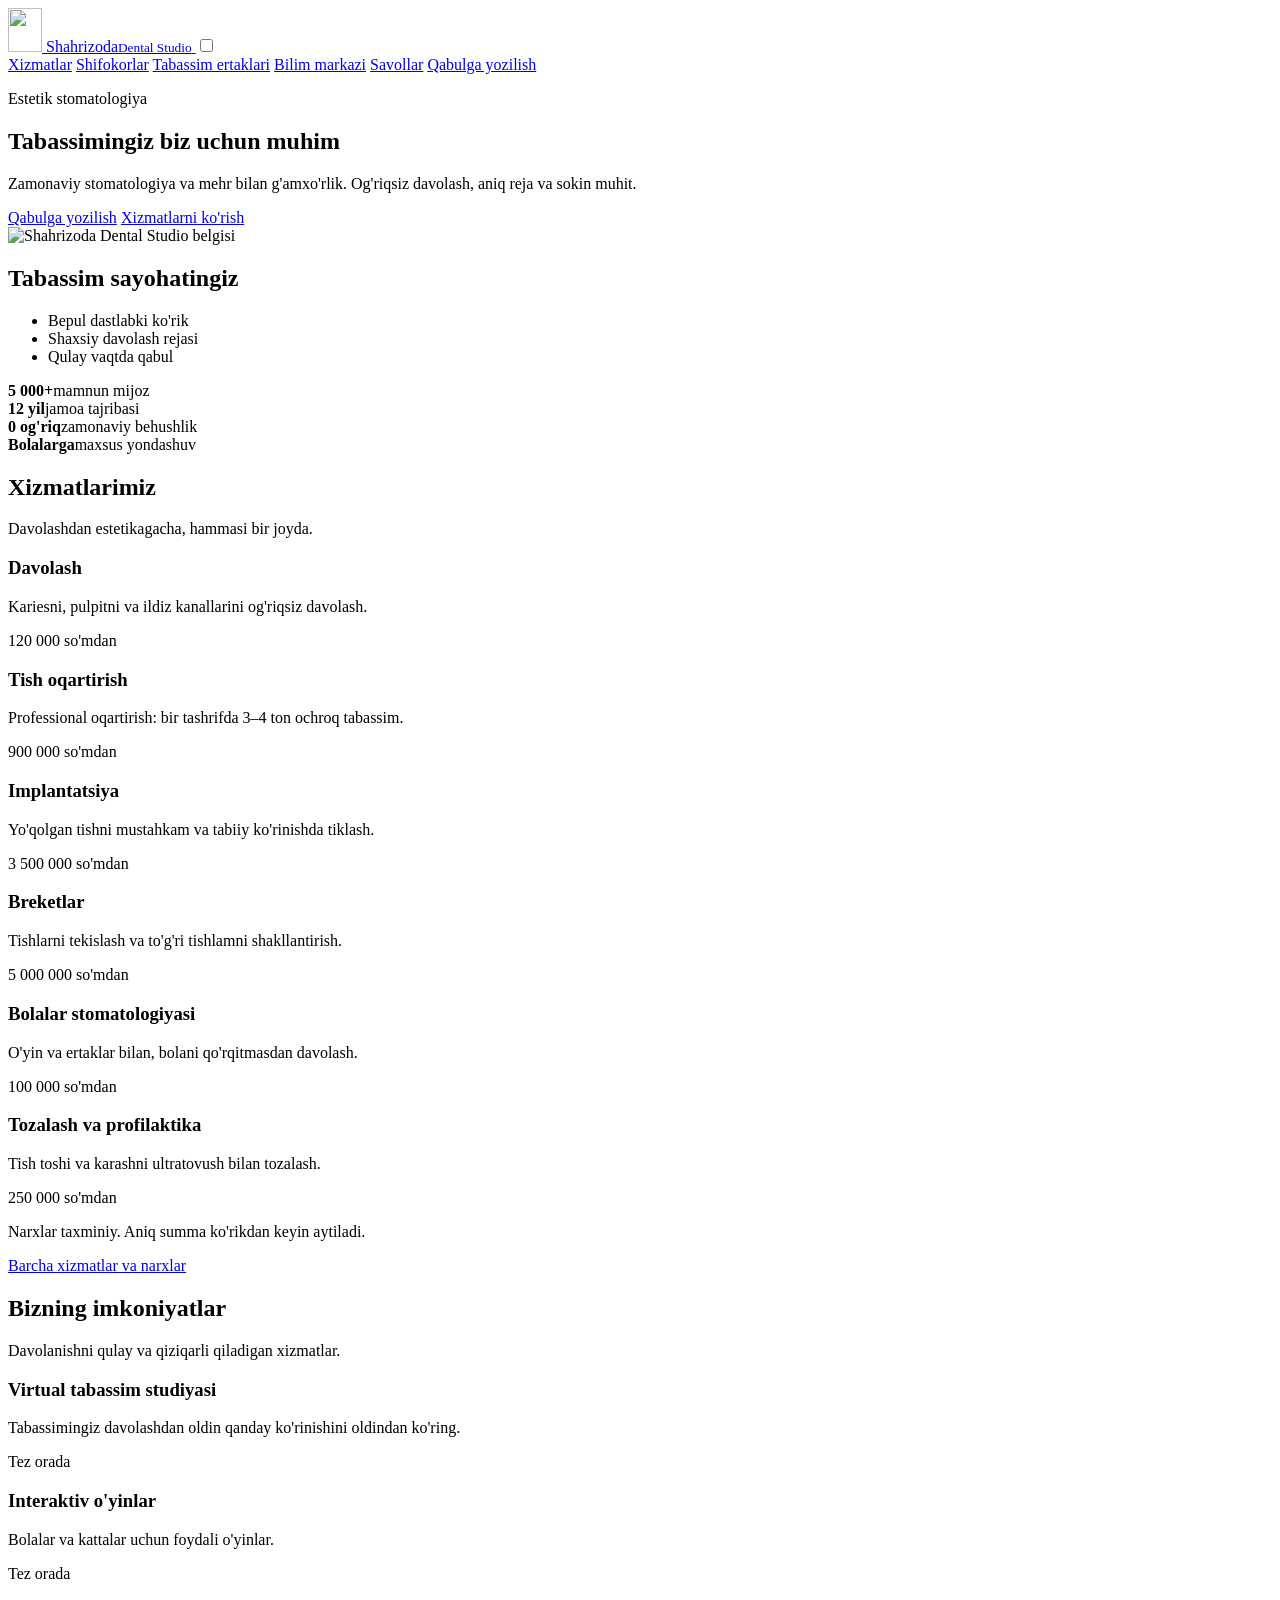
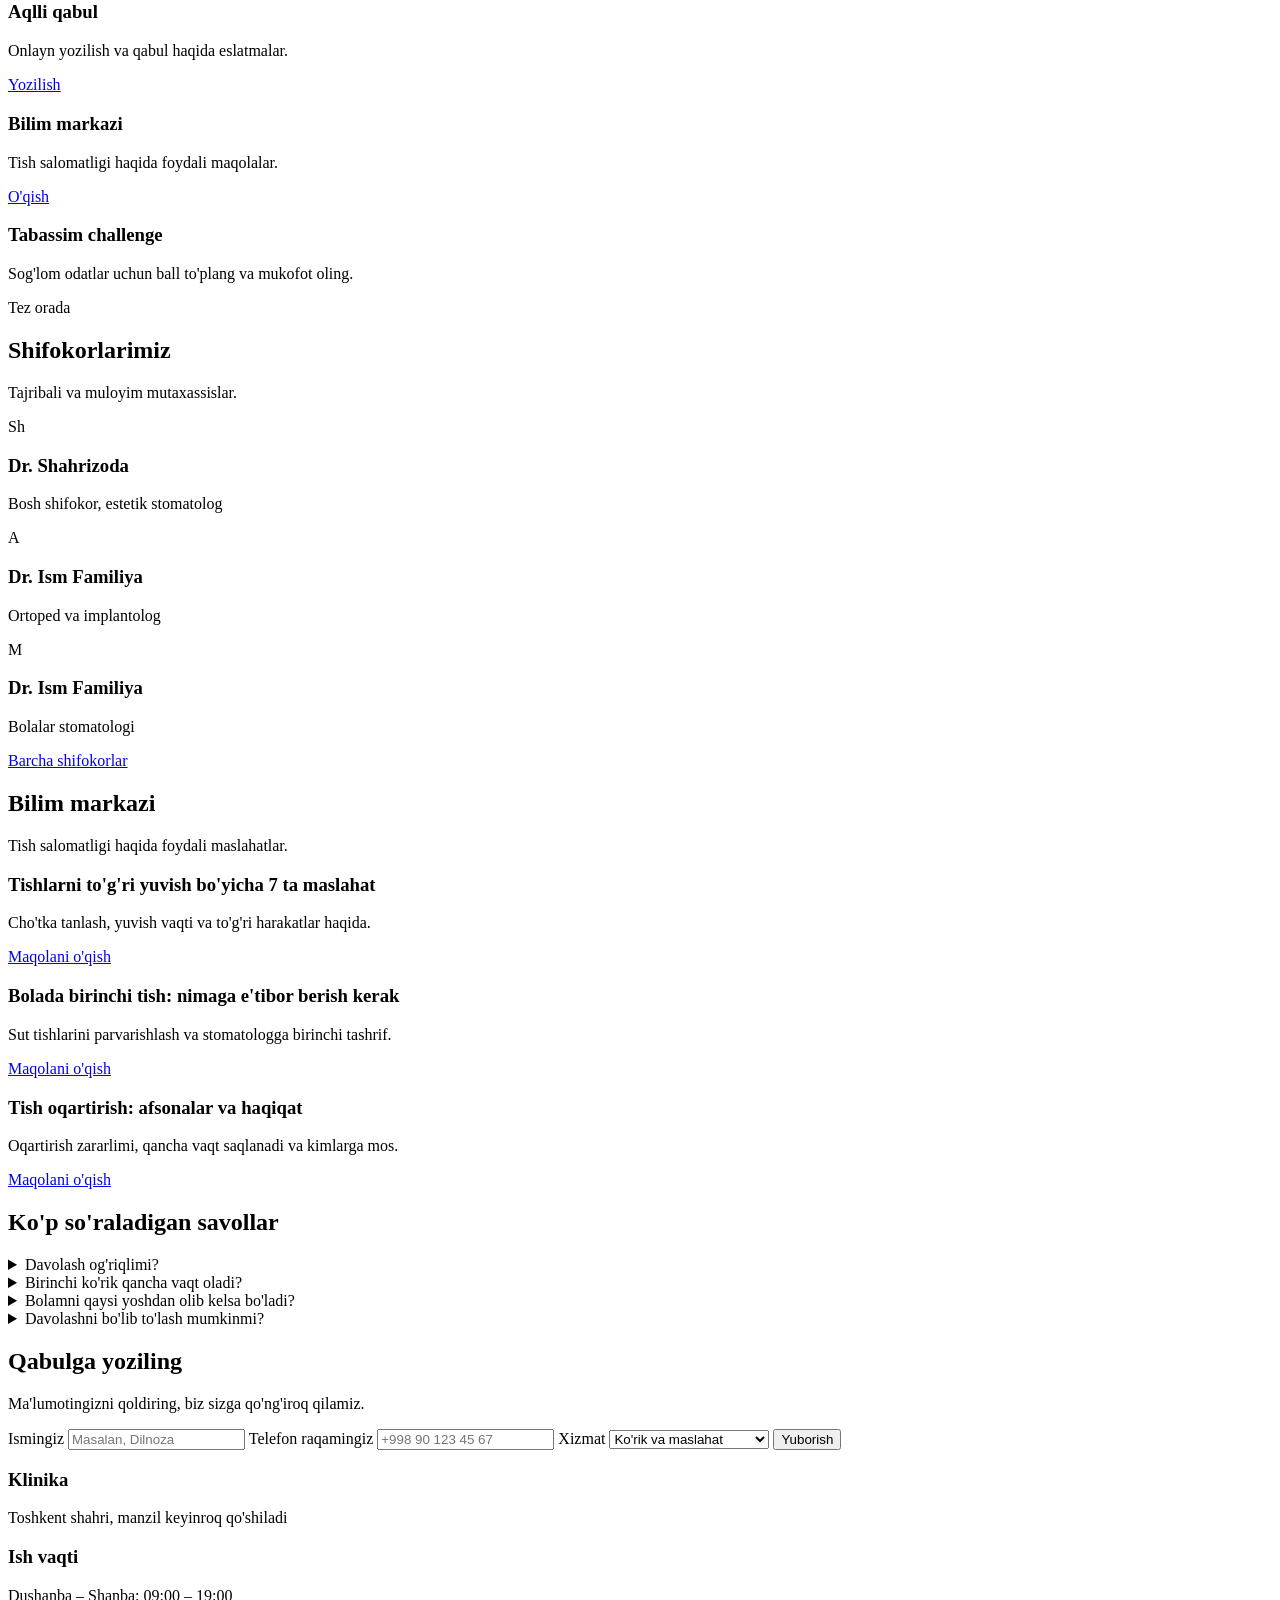
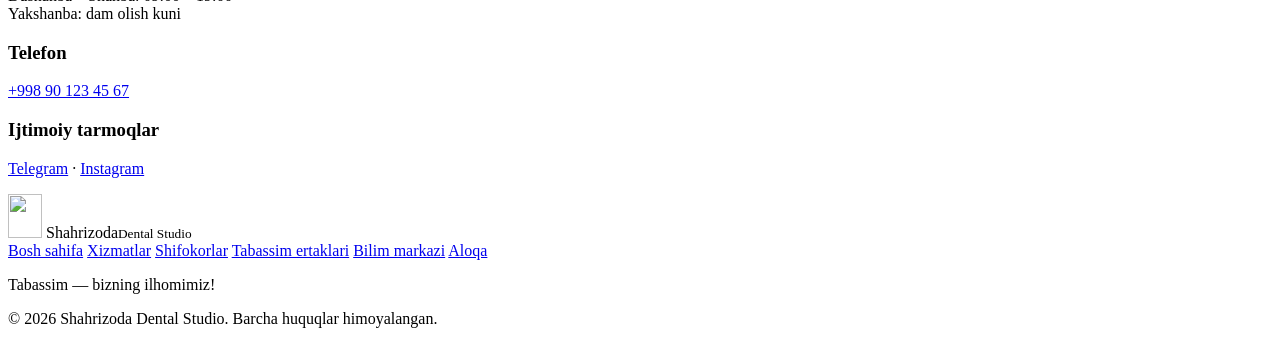
==== index.html @ c09cedaa "Add files via upload" ====
<!DOCTYPE html>
<html lang="uz">
<head>
  <meta charset="UTF-8">
  <meta name="viewport" content="width=device-width, initial-scale=1.0">
  <title>Shahrizoda Dental Studio | Tabassim — bizning ilhomimiz</title>
  <meta name="description" content="Shahrizoda Dental Studio — zamonaviy estetik stomatologiya. Og'riqsiz davolash, tish oqartirish, implantatsiya va bolalar stomatologiyasi.">
  <link rel="preconnect" href="https://fonts.googleapis.com">
  <link rel="preconnect" href="https://fonts.gstatic.com" crossorigin>
  <link href="https://fonts.googleapis.com/css2?family=Cormorant+Garamond:ital,wght@0,500;0,600;1,500&family=Nunito+Sans:wght@400;600&display=swap" rel="stylesheet">
  <link rel="icon" type="image/svg+xml" href="images/logo.svg">
  <link rel="stylesheet" href="css/style.css">
</head>
<body>

  <header class="header">
    <a href="index.html" class="logo">
      <img src="images/logo.svg" alt="" width="34" height="44">
      <span class="logo__text">Shahrizoda<small>Dental Studio</small></span>
    </a>

    <input type="checkbox" id="menu-toggle" class="menu-toggle">
    <label for="menu-toggle" class="menu-icon" aria-label="Menyuni ochish"><span></span></label>

    <nav class="nav">
      <a href="xizmatlar.html">Xizmatlar</a>
      <a href="shifokorlar.html">Shifokorlar</a>
      <a href="ertaklar.html">Tabassim ertaklari</a>
      <a href="bilim.html">Bilim markazi</a>
      <a href="index.html#savollar">Savollar</a>
      <a href="index.html#aloqa" class="btn btn--small">Qabulga yozilish</a>
    </nav>
  </header>

  <main id="bosh">

    <section class="hero">
      <div class="hero__text">
        <p class="hero__lead">Estetik stomatologiya</p>
        <h1>Tabassimingiz biz uchun muhim</h1>
        <p class="hero__desc">Zamonaviy stomatologiya va mehr bilan g'amxo'rlik. Og'riqsiz davolash, aniq reja va sokin muhit.</p>
        <div class="hero__actions">
          <a href="#aloqa" class="btn">Qabulga yozilish</a>
          <a href="xizmatlar.html" class="btn btn--ghost">Xizmatlarni ko'rish</a>
        </div>
      </div>

      <div class="hero__visual">
        <div class="hero__arch">
          <img src="images/logo.svg" alt="Shahrizoda Dental Studio belgisi">
        </div>
        <aside class="journey">
          <h2>Tabassim sayohatingiz</h2>
          <ul>
            <li>Bepul dastlabki ko'rik</li>
            <li>Shaxsiy davolash rejasi</li>
            <li>Qulay vaqtda qabul</li>
          </ul>
        </aside>
      </div>
    </section>

    <section class="trust">
      <div class="trust__item"><strong>5 000+</strong><span>mamnun mijoz</span></div>
      <div class="trust__item"><strong>12 yil</strong><span>jamoa tajribasi</span></div>
      <div class="trust__item"><strong>0 og'riq</strong><span>zamonaviy behushlik</span></div>
      <div class="trust__item"><strong>Bolalarga</strong><span>maxsus yondashuv</span></div>
    </section>

    <section class="section" id="xizmatlar">
      <h2>Xizmatlarimiz</h2>
      <p class="section__sub">Davolashdan estetikagacha, hammasi bir joyda.</p>

      <div class="cards">
        <article class="card">
          <h3>Davolash</h3>
          <p>Kariesni, pulpitni va ildiz kanallarini og'riqsiz davolash.</p>
          <span class="card__price">120 000 so'mdan</span>
        </article>
        <article class="card">
          <h3>Tish oqartirish</h3>
          <p>Professional oqartirish: bir tashrifda 3–4 ton ochroq tabassim.</p>
          <span class="card__price">900 000 so'mdan</span>
        </article>
        <article class="card">
          <h3>Implantatsiya</h3>
          <p>Yo'qolgan tishni mustahkam va tabiiy ko'rinishda tiklash.</p>
          <span class="card__price">3 500 000 so'mdan</span>
        </article>
        <article class="card">
          <h3>Breketlar</h3>
          <p>Tishlarni tekislash va to'g'ri tishlamni shakllantirish.</p>
          <span class="card__price">5 000 000 so'mdan</span>
        </article>
        <article class="card">
          <h3>Bolalar stomatologiyasi</h3>
          <p>O'yin va ertaklar bilan, bolani qo'rqitmasdan davolash.</p>
          <span class="card__price">100 000 so'mdan</span>
        </article>
        <article class="card">
          <h3>Tozalash va profilaktika</h3>
          <p>Tish toshi va karashni ultratovush bilan tozalash.</p>
          <span class="card__price">250 000 so'mdan</span>
        </article>
      </div>
      <p class="note">Narxlar taxminiy. Aniq summa ko'rikdan keyin aytiladi.</p>
      <p class="section__more"><a href="xizmatlar.html" class="btn btn--ghost">Barcha xizmatlar va narxlar</a></p>
    </section>

    <section class="section section--blush" id="imkoniyatlar">
      <h2>Bizning imkoniyatlar</h2>
      <p class="section__sub">Davolanishni qulay va qiziqarli qiladigan xizmatlar.</p>

      <div class="features">
        <article class="feature">
          <h3>Virtual tabassim studiyasi</h3>
          <p>Tabassimingiz davolashdan oldin qanday ko'rinishini oldindan ko'ring.</p>
          <span class="badge">Tez orada</span>
        </article>
        <article class="feature">
          <h3>Interaktiv o'yinlar</h3>
          <p>Bolalar va kattalar uchun foydali o'yinlar.</p>
          <span class="badge">Tez orada</span>
        </article>
        <article class="feature">
          <h3>Aqlli qabul</h3>
          <p>Onlayn yozilish va qabul haqida eslatmalar.</p>
          <a href="#aloqa" class="feature__link">Yozilish</a>
        </article>
        <article class="feature">
          <h3>Bilim markazi</h3>
          <p>Tish salomatligi haqida foydali maqolalar.</p>
          <a href="bilim.html" class="feature__link">O'qish</a>
        </article>
        <article class="feature">
          <h3>Tabassim challenge</h3>
          <p>Sog'lom odatlar uchun ball to'plang va mukofot oling.</p>
          <span class="badge">Tez orada</span>
        </article>
      </div>
    </section>

    <section class="section" id="shifokorlar">
      <h2>Shifokorlarimiz</h2>
      <p class="section__sub">Tajribali va muloyim mutaxassislar.</p>

      <div class="doctors">
        <article class="doctor">
          <div class="doctor__photo">Sh</div>
          <h3>Dr. Shahrizoda</h3>
          <p>Bosh shifokor, estetik stomatolog</p>
        </article>
        <article class="doctor">
          <div class="doctor__photo">A</div>
          <h3>Dr. Ism Familiya</h3>
          <p>Ortoped va implantolog</p>
        </article>
        <article class="doctor">
          <div class="doctor__photo">M</div>
          <h3>Dr. Ism Familiya</h3>
          <p>Bolalar stomatologi</p>
        </article>
      </div>
      <p class="section__more"><a href="shifokorlar.html" class="btn btn--ghost">Barcha shifokorlar</a></p>
    </section>

    <section class="section section--blush" id="bilim">
      <h2>Bilim markazi</h2>
      <p class="section__sub">Tish salomatligi haqida foydali maslahatlar.</p>

      <div class="cards">
        <article class="card">
          <h3>Tishlarni to'g'ri yuvish bo'yicha 7 ta maslahat</h3>
          <p>Cho'tka tanlash, yuvish vaqti va to'g'ri harakatlar haqida.</p>
          <a href="bilim.html#maqola-1" class="feature__link">Maqolani o'qish</a>
        </article>
        <article class="card">
          <h3>Bolada birinchi tish: nimaga e'tibor berish kerak</h3>
          <p>Sut tishlarini parvarishlash va stomatologga birinchi tashrif.</p>
          <a href="bilim.html#maqola-2" class="feature__link">Maqolani o'qish</a>
        </article>
        <article class="card">
          <h3>Tish oqartirish: afsonalar va haqiqat</h3>
          <p>Oqartirish zararlimi, qancha vaqt saqlanadi va kimlarga mos.</p>
          <a href="bilim.html#maqola-3" class="feature__link">Maqolani o'qish</a>
        </article>
      </div>
    </section>

    <section class="section" id="savollar">
      <h2>Ko'p so'raladigan savollar</h2>

      <div class="faq">
        <details>
          <summary>Davolash og'riqlimi?</summary>
          <p>Yo'q. Zamonaviy behushlik ishlatamiz, shuning uchun davolash jarayonida og'riq sezmaysiz.</p>
        </details>
        <details>
          <summary>Birinchi ko'rik qancha vaqt oladi?</summary>
          <p>Taxminan 30–40 daqiqa. Ko'rik, maslahat va davolash rejasi shu vaqtga kiradi.</p>
        </details>
        <details>
          <summary>Bolamni qaysi yoshdan olib kelsa bo'ladi?</summary>
          <p>2–3 yoshdan boshlab. Birinchi tashrif o'yin shaklida, davolashsiz o'tishi mumkin.</p>
        </details>
        <details>
          <summary>Davolashni bo'lib to'lash mumkinmi?</summary>
          <p>Ha, qimmatroq xizmatlar uchun to'lovni bo'lib to'lash imkoniyati bor. Tafsilotni qabulxonada aytamiz.</p>
        </details>
      </div>
    </section>

    <section class="section section--blush" id="aloqa">
      <h2>Qabulga yoziling</h2>
      <p class="section__sub">Ma'lumotingizni qoldiring, biz sizga qo'ng'iroq qilamiz.</p>

      <div class="contact">
        <form class="form" action="https://formspree.io/f/SIZNING_ID" method="POST">
          <label for="ism">Ismingiz</label>
          <input type="text" id="ism" name="ism" placeholder="Masalan, Dilnoza" required>

          <label for="tel">Telefon raqamingiz</label>
          <input type="tel" id="tel" name="telefon" placeholder="+998 90 123 45 67" required>

          <label for="xizmat">Xizmat</label>
          <select id="xizmat" name="xizmat">
            <option>Ko'rik va maslahat</option>
            <option>Davolash</option>
            <option>Tish oqartirish</option>
            <option>Implantatsiya</option>
            <option>Breketlar</option>
            <option>Bolalar stomatologiyasi</option>
          </select>

          <button type="submit" class="btn">Yuborish</button>
        </form>

        <div class="info">
          <h3>Klinika</h3>
          <p>Toshkent shahri, manzil keyinroq qo'shiladi</p>
          <h3>Ish vaqti</h3>
          <p>Dushanba – Shanba: 09:00 – 19:00<br>Yakshanba: dam olish kuni</p>
          <h3>Telefon</h3>
          <p><a href="tel:+998901234567">+998 90 123 45 67</a></p>
          <h3>Ijtimoiy tarmoqlar</h3>
          <p><a href="#">Telegram</a> · <a href="#">Instagram</a></p>
        </div>
      </div>
    </section>

  </main>

  <footer class="footer">
    <div class="logo logo--light">
      <img src="images/logo.svg" alt="" width="34" height="44">
      <span class="logo__text">Shahrizoda<small>Dental Studio</small></span>
    </div>
    <nav class="footer__nav">
      <a href="index.html">Bosh sahifa</a>
      <a href="xizmatlar.html">Xizmatlar</a>
      <a href="shifokorlar.html">Shifokorlar</a>
      <a href="ertaklar.html">Tabassim ertaklari</a>
      <a href="bilim.html">Bilim markazi</a>
      <a href="index.html#aloqa">Aloqa</a>
    </nav>
    <p class="footer__tag">Tabassim — bizning ilhomimiz!</p>
    <p class="footer__small">© 2026 Shahrizoda Dental Studio. Barcha huquqlar himoyalangan.</p>
  </footer>

</body>
</html>
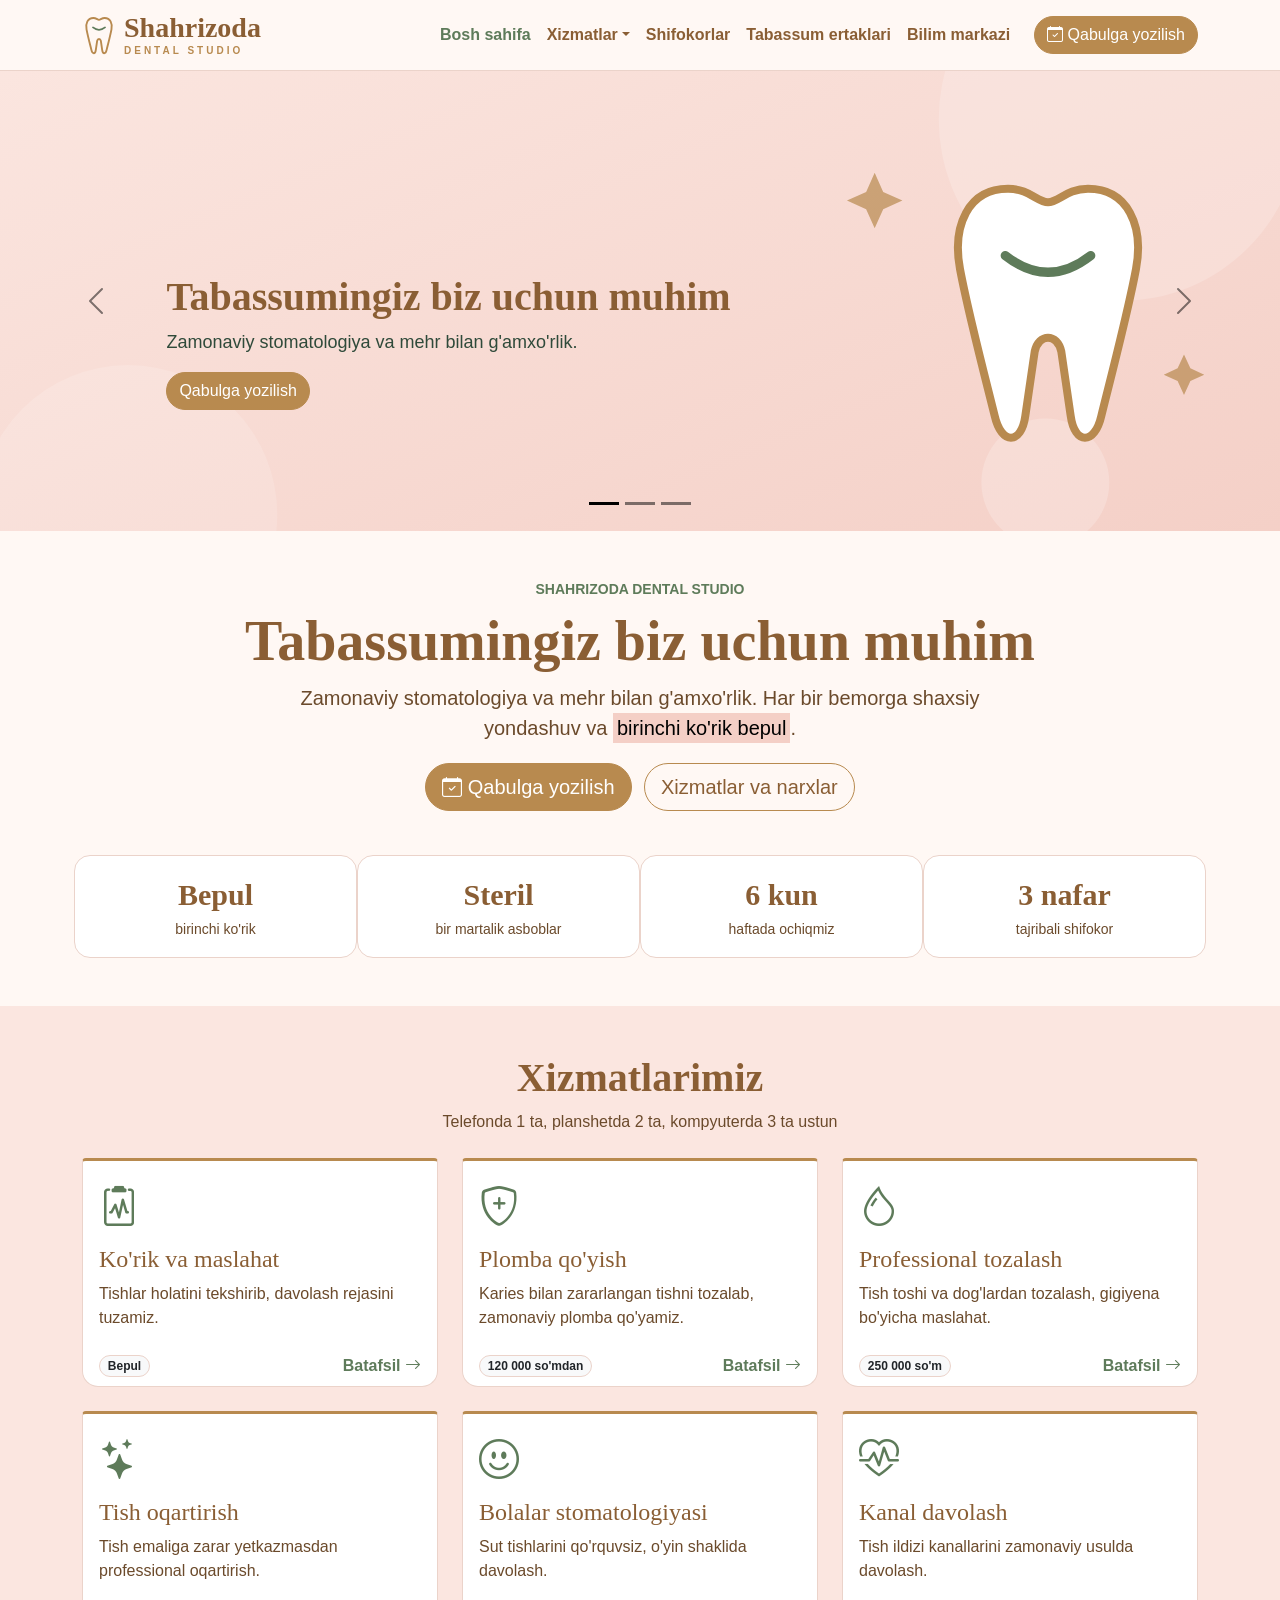
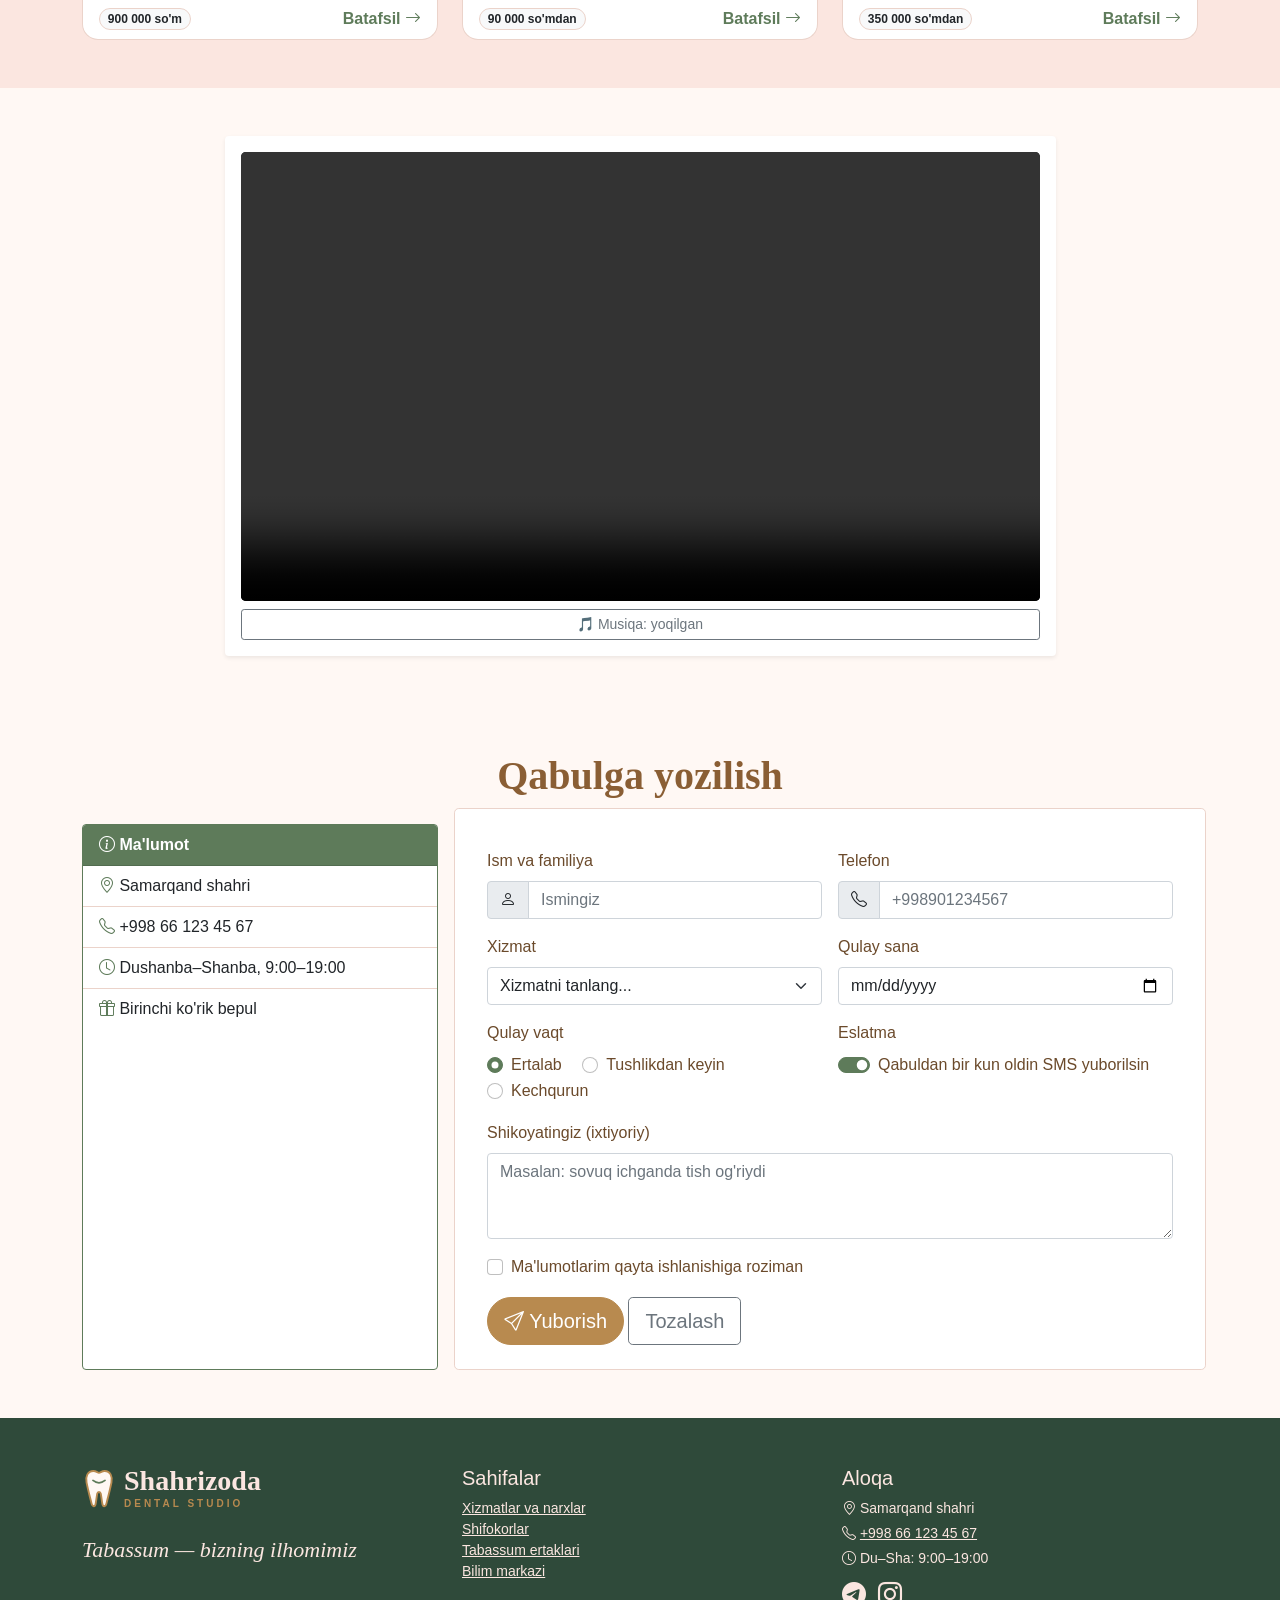
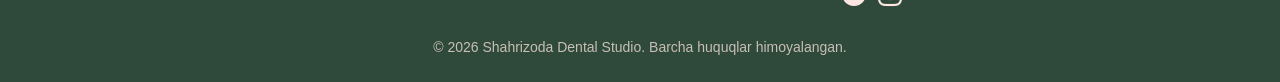
==== commit c6703080: "Add files via upload" ====
--- a/index.html
+++ b/index.html
@@ -1,271 +1,582 @@
-<!DOCTYPE html>
-<html lang="uz">
-<head>
-  <meta charset="UTF-8">
-  <meta name="viewport" content="width=device-width, initial-scale=1.0">
-  <title>Shahrizoda Dental Studio | Tabassim — bizning ilhomimiz</title>
-  <meta name="description" content="Shahrizoda Dental Studio — zamonaviy estetik stomatologiya. Og'riqsiz davolash, tish oqartirish, implantatsiya va bolalar stomatologiyasi.">
-  <link rel="preconnect" href="https://fonts.googleapis.com">
-  <link rel="preconnect" href="https://fonts.gstatic.com" crossorigin>
-  <link href="https://fonts.googleapis.com/css2?family=Cormorant+Garamond:ital,wght@0,500;0,600;1,500&family=Nunito+Sans:wght@400;600&display=swap" rel="stylesheet">
-  <link rel="icon" type="image/svg+xml" href="images/logo.svg">
-  <link rel="stylesheet" href="css/style.css">
-</head>
-<body>
-
-  <header class="header">
-    <a href="index.html" class="logo">
-      <img src="images/logo.svg" alt="" width="34" height="44">
-      <span class="logo__text">Shahrizoda<small>Dental Studio</small></span>
-    </a>
-
-    <input type="checkbox" id="menu-toggle" class="menu-toggle">
-    <label for="menu-toggle" class="menu-icon" aria-label="Menyuni ochish"><span></span></label>
-
-    <nav class="nav">
-      <a href="xizmatlar.html">Xizmatlar</a>
-      <a href="shifokorlar.html">Shifokorlar</a>
-      <a href="ertaklar.html">Tabassim ertaklari</a>
-      <a href="bilim.html">Bilim markazi</a>
-      <a href="index.html#savollar">Savollar</a>
-      <a href="index.html#aloqa" class="btn btn--small">Qabulga yozilish</a>
-    </nav>
-  </header>
-
-  <main id="bosh">
-
-    <section class="hero">
-      <div class="hero__text">
-        <p class="hero__lead">Estetik stomatologiya</p>
-        <h1>Tabassimingiz biz uchun muhim</h1>
-        <p class="hero__desc">Zamonaviy stomatologiya va mehr bilan g'amxo'rlik. Og'riqsiz davolash, aniq reja va sokin muhit.</p>
-        <div class="hero__actions">
-          <a href="#aloqa" class="btn">Qabulga yozilish</a>
-          <a href="xizmatlar.html" class="btn btn--ghost">Xizmatlarni ko'rish</a>
-        </div>
-      </div>
-
-      <div class="hero__visual">
-        <div class="hero__arch">
-          <img src="images/logo.svg" alt="Shahrizoda Dental Studio belgisi">
-        </div>
-        <aside class="journey">
-          <h2>Tabassim sayohatingiz</h2>
-          <ul>
-            <li>Bepul dastlabki ko'rik</li>
-            <li>Shaxsiy davolash rejasi</li>
-            <li>Qulay vaqtda qabul</li>
-          </ul>
-        </aside>
-      </div>
-    </section>
-
-    <section class="trust">
-      <div class="trust__item"><strong>5 000+</strong><span>mamnun mijoz</span></div>
-      <div class="trust__item"><strong>12 yil</strong><span>jamoa tajribasi</span></div>
-      <div class="trust__item"><strong>0 og'riq</strong><span>zamonaviy behushlik</span></div>
-      <div class="trust__item"><strong>Bolalarga</strong><span>maxsus yondashuv</span></div>
-    </section>
-
-    <section class="section" id="xizmatlar">
-      <h2>Xizmatlarimiz</h2>
-      <p class="section__sub">Davolashdan estetikagacha, hammasi bir joyda.</p>
-
-      <div class="cards">
-        <article class="card">
-          <h3>Davolash</h3>
-          <p>Kariesni, pulpitni va ildiz kanallarini og'riqsiz davolash.</p>
-          <span class="card__price">120 000 so'mdan</span>
-        </article>
-        <article class="card">
-          <h3>Tish oqartirish</h3>
-          <p>Professional oqartirish: bir tashrifda 3–4 ton ochroq tabassim.</p>
-          <span class="card__price">900 000 so'mdan</span>
-        </article>
-        <article class="card">
-          <h3>Implantatsiya</h3>
-          <p>Yo'qolgan tishni mustahkam va tabiiy ko'rinishda tiklash.</p>
-          <span class="card__price">3 500 000 so'mdan</span>
-        </article>
-        <article class="card">
-          <h3>Breketlar</h3>
-          <p>Tishlarni tekislash va to'g'ri tishlamni shakllantirish.</p>
-          <span class="card__price">5 000 000 so'mdan</span>
-        </article>
-        <article class="card">
-          <h3>Bolalar stomatologiyasi</h3>
-          <p>O'yin va ertaklar bilan, bolani qo'rqitmasdan davolash.</p>
-          <span class="card__price">100 000 so'mdan</span>
-        </article>
-        <article class="card">
-          <h3>Tozalash va profilaktika</h3>
-          <p>Tish toshi va karashni ultratovush bilan tozalash.</p>
-          <span class="card__price">250 000 so'mdan</span>
-        </article>
-      </div>
-      <p class="note">Narxlar taxminiy. Aniq summa ko'rikdan keyin aytiladi.</p>
-      <p class="section__more"><a href="xizmatlar.html" class="btn btn--ghost">Barcha xizmatlar va narxlar</a></p>
-    </section>
-
-    <section class="section section--blush" id="imkoniyatlar">
-      <h2>Bizning imkoniyatlar</h2>
-      <p class="section__sub">Davolanishni qulay va qiziqarli qiladigan xizmatlar.</p>
-
-      <div class="features">
-        <article class="feature">
-          <h3>Virtual tabassim studiyasi</h3>
-          <p>Tabassimingiz davolashdan oldin qanday ko'rinishini oldindan ko'ring.</p>
-          <span class="badge">Tez orada</span>
-        </article>
-        <article class="feature">
-          <h3>Interaktiv o'yinlar</h3>
-          <p>Bolalar va kattalar uchun foydali o'yinlar.</p>
-          <span class="badge">Tez orada</span>
-        </article>
-        <article class="feature">
-          <h3>Aqlli qabul</h3>
-          <p>Onlayn yozilish va qabul haqida eslatmalar.</p>
-          <a href="#aloqa" class="feature__link">Yozilish</a>
-        </article>
-        <article class="feature">
-          <h3>Bilim markazi</h3>
-          <p>Tish salomatligi haqida foydali maqolalar.</p>
-          <a href="bilim.html" class="feature__link">O'qish</a>
-        </article>
-        <article class="feature">
-          <h3>Tabassim challenge</h3>
-          <p>Sog'lom odatlar uchun ball to'plang va mukofot oling.</p>
-          <span class="badge">Tez orada</span>
-        </article>
-      </div>
-    </section>
-
-    <section class="section" id="shifokorlar">
-      <h2>Shifokorlarimiz</h2>
-      <p class="section__sub">Tajribali va muloyim mutaxassislar.</p>
-
-      <div class="doctors">
-        <article class="doctor">
-          <div class="doctor__photo">Sh</div>
-          <h3>Dr. Shahrizoda</h3>
-          <p>Bosh shifokor, estetik stomatolog</p>
-        </article>
-        <article class="doctor">
-          <div class="doctor__photo">A</div>
-          <h3>Dr. Ism Familiya</h3>
-          <p>Ortoped va implantolog</p>
-        </article>
-        <article class="doctor">
-          <div class="doctor__photo">M</div>
-          <h3>Dr. Ism Familiya</h3>
-          <p>Bolalar stomatologi</p>
-        </article>
-      </div>
-      <p class="section__more"><a href="shifokorlar.html" class="btn btn--ghost">Barcha shifokorlar</a></p>
-    </section>
-
-    <section class="section section--blush" id="bilim">
-      <h2>Bilim markazi</h2>
-      <p class="section__sub">Tish salomatligi haqida foydali maslahatlar.</p>
-
-      <div class="cards">
-        <article class="card">
-          <h3>Tishlarni to'g'ri yuvish bo'yicha 7 ta maslahat</h3>
-          <p>Cho'tka tanlash, yuvish vaqti va to'g'ri harakatlar haqida.</p>
-          <a href="bilim.html#maqola-1" class="feature__link">Maqolani o'qish</a>
-        </article>
-        <article class="card">
-          <h3>Bolada birinchi tish: nimaga e'tibor berish kerak</h3>
-          <p>Sut tishlarini parvarishlash va stomatologga birinchi tashrif.</p>
-          <a href="bilim.html#maqola-2" class="feature__link">Maqolani o'qish</a>
-        </article>
-        <article class="card">
-          <h3>Tish oqartirish: afsonalar va haqiqat</h3>
-          <p>Oqartirish zararlimi, qancha vaqt saqlanadi va kimlarga mos.</p>
-          <a href="bilim.html#maqola-3" class="feature__link">Maqolani o'qish</a>
-        </article>
-      </div>
-    </section>
-
-    <section class="section" id="savollar">
-      <h2>Ko'p so'raladigan savollar</h2>
-
-      <div class="faq">
-        <details>
-          <summary>Davolash og'riqlimi?</summary>
-          <p>Yo'q. Zamonaviy behushlik ishlatamiz, shuning uchun davolash jarayonida og'riq sezmaysiz.</p>
-        </details>
-        <details>
-          <summary>Birinchi ko'rik qancha vaqt oladi?</summary>
-          <p>Taxminan 30–40 daqiqa. Ko'rik, maslahat va davolash rejasi shu vaqtga kiradi.</p>
-        </details>
-        <details>
-          <summary>Bolamni qaysi yoshdan olib kelsa bo'ladi?</summary>
-          <p>2–3 yoshdan boshlab. Birinchi tashrif o'yin shaklida, davolashsiz o'tishi mumkin.</p>
-        </details>
-        <details>
-          <summary>Davolashni bo'lib to'lash mumkinmi?</summary>
-          <p>Ha, qimmatroq xizmatlar uchun to'lovni bo'lib to'lash imkoniyati bor. Tafsilotni qabulxonada aytamiz.</p>
-        </details>
-      </div>
-    </section>
-
-    <section class="section section--blush" id="aloqa">
-      <h2>Qabulga yoziling</h2>
-      <p class="section__sub">Ma'lumotingizni qoldiring, biz sizga qo'ng'iroq qilamiz.</p>
-
-      <div class="contact">
-        <form class="form" action="https://formspree.io/f/SIZNING_ID" method="POST">
-          <label for="ism">Ismingiz</label>
-          <input type="text" id="ism" name="ism" placeholder="Masalan, Dilnoza" required>
-
-          <label for="tel">Telefon raqamingiz</label>
-          <input type="tel" id="tel" name="telefon" placeholder="+998 90 123 45 67" required>
-
-          <label for="xizmat">Xizmat</label>
-          <select id="xizmat" name="xizmat">
-            <option>Ko'rik va maslahat</option>
-            <option>Davolash</option>
-            <option>Tish oqartirish</option>
-            <option>Implantatsiya</option>
-            <option>Breketlar</option>
-            <option>Bolalar stomatologiyasi</option>
-          </select>
-
-          <button type="submit" class="btn">Yuborish</button>
-        </form>
-
-        <div class="info">
-          <h3>Klinika</h3>
-          <p>Toshkent shahri, manzil keyinroq qo'shiladi</p>
-          <h3>Ish vaqti</h3>
-          <p>Dushanba – Shanba: 09:00 – 19:00<br>Yakshanba: dam olish kuni</p>
-          <h3>Telefon</h3>
-          <p><a href="tel:+998901234567">+998 90 123 45 67</a></p>
-          <h3>Ijtimoiy tarmoqlar</h3>
-          <p><a href="#">Telegram</a> · <a href="#">Instagram</a></p>
-        </div>
-      </div>
-    </section>
-
-  </main>
-
-  <footer class="footer">
-    <div class="logo logo--light">
-      <img src="images/logo.svg" alt="" width="34" height="44">
-      <span class="logo__text">Shahrizoda<small>Dental Studio</small></span>
-    </div>
-    <nav class="footer__nav">
-      <a href="index.html">Bosh sahifa</a>
-      <a href="xizmatlar.html">Xizmatlar</a>
-      <a href="shifokorlar.html">Shifokorlar</a>
-      <a href="ertaklar.html">Tabassim ertaklari</a>
-      <a href="bilim.html">Bilim markazi</a>
-      <a href="index.html#aloqa">Aloqa</a>
-    </nav>
-    <p class="footer__tag">Tabassim — bizning ilhomimiz!</p>
-    <p class="footer__small">© 2026 Shahrizoda Dental Studio. Barcha huquqlar himoyalangan.</p>
-  </footer>
-
-</body>
+<!DOCTYPE html>
+<html lang="uz">
+
+<head>
+  <meta charset="UTF-8">
+  <meta name="viewport" content="width=device-width, initial-scale=1.0">
+  <title>Shahrizoda Dental Studio | Tabassum — bizning ilhomimiz</title>
+  <link href="css/bootstrap.css" rel="stylesheet">
+  <link href="icons/bootstrap-icons.css" rel="stylesheet">
+  <link href="css/style.css" rel="stylesheet">
+</head>
+
+<body>
+  <nav class="navbar navbar-expand-lg navbar-light sticky-top navbar-dental">
+    <div class="container">
+      <a class="navbar-brand d-flex align-items-center gap-2" href="index.html">
+        <img src="images/logo.svg" alt="Logo" width="34" height="44">
+        <span class="logo-matn">Shahrizoda<small>Dental Studio</small></span>
+      </a>
+      <button class="navbar-toggler" type="button" data-bs-toggle="collapse" data-bs-target="#menyu"
+        aria-controls="menyu" aria-expanded="false" aria-label="Menyuni ochish">
+        <span class="navbar-toggler-icon"></span>
+      </button>
+      <div class="collapse navbar-collapse" id="menyu">
+        <ul class="navbar-nav ms-auto align-items-lg-center">
+          <li class="nav-item"><a class="nav-link active" aria-current="page" href="index.html">Bosh sahifa</a></li>
+          <li class="nav-item dropdown">
+            <a class="nav-link dropdown-toggle" href="#" role="button" data-bs-toggle="dropdown"
+              aria-expanded="false">Xizmatlar</a>
+            <ul class="dropdown-menu">
+              <li>
+                <h6 class="dropdown-header">Yo'nalishlar</h6>
+              </li>
+              <li><a class="dropdown-item" href="xizmatlar.html#davolash">Davolash</a></li>
+              <li><a class="dropdown-item" href="xizmatlar.html#estetika">Estetika</a></li>
+              <li><a class="dropdown-item" href="xizmatlar.html#bolalar">Bolalar stomatologiyasi</a></li>
+              <li>
+                <hr class="dropdown-divider">
+              </li>
+              <li><a class="dropdown-item" href="xizmatlar.html">
+                  <i class="bi bi-table"></i> Narxlar jadvali</a></li>
+            </ul>
+          </li>
+          <li class="nav-item"><a class="nav-link" href="shifokorlar.html">Shifokorlar</a></li>
+          <li class="nav-item"><a class="nav-link" href="ertaklar.html">Tabassum ertaklari</a></li>
+          <li class="nav-item"><a class="nav-link" href="bilim.html">Bilim markazi</a></li>
+          <li class="nav-item ms-lg-3">
+            <a class="btn btn-gold" href="index.html#qabul" data-bs-toggle="tooltip" data-bs-placement="bottom"
+              data-bs-title="Birinchi ko'rik bepul!">
+              <i class="bi bi-calendar-check"></i> Qabulga yozilish
+            </a>
+          </li>
+        </ul>
+      </div>
+    </div>
+  </nav>
+  <section id="bosh">
+    <div id="slayder" class="carousel slide carousel-fade carousel-dark" data-bs-ride="carousel">
+      <div class="carousel-indicators">
+        <button type="button" data-bs-target="#slayder" data-bs-slide-to="0" class="active" aria-current="true"
+          aria-label="1-slayd"></button>
+        <button type="button" data-bs-target="#slayder" data-bs-slide-to="1" aria-label="2-slayd"></button>
+        <button type="button" data-bs-target="#slayder" data-bs-slide-to="2" aria-label="3-slayd"></button>
+      </div>
+      <div class="carousel-inner">
+        <div class="carousel-item active" data-bs-interval="5000">
+          <img src="images/slayd-1.svg" class="d-block w-100" alt="Tabassum">
+          <div class="carousel-caption text-start">
+            <h2 class="display-6">Tabassumingiz biz uchun muhim</h2>
+            <p>Zamonaviy stomatologiya va mehr bilan g'amxo'rlik.</p>
+            <a href="#qabul" class="btn btn-gold">Qabulga yozilish</a>
+          </div>
+        </div>
+        <div class="carousel-item" data-bs-interval="5000">
+          <img src="images/slayd-2.svg" class="d-block w-100" alt="Estetika">
+          <div class="carousel-caption text-start">
+            <h2 class="display-6">Oqartirish va estetika</h2>
+            <p>Professional tozalash va tish oqartirish xizmatlari.</p>
+            <a href="xizmatlar.html#estetika" class="btn btn-gold">Narxlarni ko'rish</a>
+          </div>
+        </div>
+        <div class="carousel-item" data-bs-interval="5000">
+          <img src="images/slayd-3.svg" class="d-block w-100" alt="Bolalar">
+          <div class="carousel-caption text-start">
+            <h2 class="display-6">Bolalar uchun do'stona muhit</h2>
+            <p>Kichkintoylar shifokordan qo'rqmaydigan klinika.</p>
+            <a href="shifokorlar.html" class="btn btn-gold">Shifokorlarimiz</a>
+          </div>
+        </div>
+      </div>
+      <button class="carousel-control-prev" type="button" data-bs-target="#slayder" data-bs-slide="prev">
+        <span class="carousel-control-prev-icon" aria-hidden="true"></span>
+        <span class="visually-hidden">Oldingi</span>
+      </button>
+      <button class="carousel-control-next" type="button" data-bs-target="#slayder" data-bs-slide="next">
+        <span class="carousel-control-next-icon" aria-hidden="true"></span>
+        <span class="visually-hidden">Keyingi</span>
+      </button>
+    </div>
+  </section>
+  <section class="container text-center py-5" id="kirish">
+    <p class="text-uppercase text-sage fw-bold small mb-2">Shahrizoda Dental Studio</p>
+    <h1 class="display-4">Tabassumingiz biz uchun muhim</h1>
+    <p class="lead col-lg-8 mx-auto">Zamonaviy stomatologiya va mehr bilan g'amxo'rlik.
+      Har bir bemorga <strong>shaxsiy yondashuv</strong> va <mark>birinchi ko'rik bepul</mark>.</p>
+    <a href="#qabul" class="btn btn-gold btn-lg m-1"><i class="bi bi-calendar-check"></i> Qabulga yozilish</a>
+    <a href="xizmatlar.html" class="btn btn-outline-gold btn-lg m-1">Xizmatlar va narxlar</a>
+
+    <div class="row row-cols-2 row-cols-md-4 g-3 mt-4 ishonch">
+      <div class="col"><strong>Bepul</strong><span>birinchi ko'rik</span></div>
+      <div class="col"><strong>Steril</strong><span>bir martalik asboblar</span></div>
+      <div class="col"><strong>6 kun</strong><span>haftada ochiqmiz</span></div>
+      <div class="col"><strong>3 nafar</strong><span>tajribali shifokor</span></div>
+    </div>
+  </section>
+  <section class="bg-blush py-5" id="xizmatlar">
+    <div class="container">
+      <h2 class="text-center display-6">Xizmatlarimiz</h2>
+      <p class="text-center mb-4">Telefonda 1 ta, planshetda 2 ta, kompyuterda 3 ta ustun</p>
+      <div class="row g-4">
+        <div class="col-12 col-md-6 col-lg-4">
+          <div class="card h-100 karta-xizmat">
+            <div class="card-body">
+              <i class="bi bi-clipboard2-pulse fs-1 text-sage"></i>
+              <h3 class="card-title h4 mt-2">Ko'rik va maslahat</h3>
+              <p class="card-text">Tishlar holatini tekshirib, davolash rejasini tuzamiz.</p>
+            </div>
+            <div class="card-footer bg-transparent border-0 d-flex justify-content-between align-items-center">
+              <span class="badge rounded-pill bg-light text-dark border">Bepul</span>
+              <a href="xizmatlar.html#davolash" class="link-sage fw-bold">Batafsil <i class="bi bi-arrow-right"></i></a>
+            </div>
+          </div>
+        </div>
+        <div class="col-12 col-md-6 col-lg-4">
+          <div class="card h-100 karta-xizmat">
+            <div class="card-body">
+              <i class="bi bi-shield-plus fs-1 text-sage"></i>
+              <h3 class="card-title h4 mt-2">Plomba qo'yish</h3>
+              <p class="card-text">Karies bilan zararlangan tishni tozalab, zamonaviy plomba qo'yamiz.</p>
+            </div>
+            <div class="card-footer bg-transparent border-0 d-flex justify-content-between align-items-center">
+              <span class="badge rounded-pill bg-light text-dark border">120 000 so'mdan</span>
+              <a href="xizmatlar.html#davolash" class="link-sage fw-bold">Batafsil <i class="bi bi-arrow-right"></i></a>
+            </div>
+          </div>
+        </div>
+        <div class="col-12 col-md-6 col-lg-4">
+          <div class="card h-100 karta-xizmat">
+            <div class="card-body">
+              <i class="bi bi-droplet fs-1 text-sage"></i>
+              <h3 class="card-title h4 mt-2">Professional tozalash</h3>
+              <p class="card-text">Tish toshi va dog'lardan tozalash, gigiyena bo'yicha maslahat.</p>
+            </div>
+            <div class="card-footer bg-transparent border-0 d-flex justify-content-between align-items-center">
+              <span class="badge rounded-pill bg-light text-dark border">250 000 so'm</span>
+              <a href="xizmatlar.html#estetika" class="link-sage fw-bold">Batafsil <i class="bi bi-arrow-right"></i></a>
+            </div>
+          </div>
+        </div>
+        <div class="col-12 col-md-6 col-lg-4">
+          <div class="card h-100 karta-xizmat">
+            <div class="card-body">
+              <i class="bi bi-stars fs-1 text-sage"></i>
+              <h3 class="card-title h4 mt-2">Tish oqartirish</h3>
+              <p class="card-text">Tish emaliga zarar yetkazmasdan professional oqartirish.</p>
+            </div>
+            <div class="card-footer bg-transparent border-0 d-flex justify-content-between align-items-center">
+              <span class="badge rounded-pill bg-light text-dark border">900 000 so'm</span>
+              <a href="xizmatlar.html#estetika" class="link-sage fw-bold">Batafsil <i class="bi bi-arrow-right"></i></a>
+            </div>
+          </div>
+        </div>
+        <div class="col-12 col-md-6 col-lg-4">
+          <div class="card h-100 karta-xizmat">
+            <div class="card-body">
+              <i class="bi bi-emoji-smile fs-1 text-sage"></i>
+              <h3 class="card-title h4 mt-2">Bolalar stomatologiyasi</h3>
+              <p class="card-text">Sut tishlarini qo'rquvsiz, o'yin shaklida davolash.</p>
+            </div>
+            <div class="card-footer bg-transparent border-0 d-flex justify-content-between align-items-center">
+              <span class="badge rounded-pill bg-light text-dark border">90 000 so'mdan</span>
+              <a href="xizmatlar.html#bolalar" class="link-sage fw-bold">Batafsil <i class="bi bi-arrow-right"></i></a>
+            </div>
+          </div>
+        </div>
+        <div class="col-12 col-md-6 col-lg-4">
+          <div class="card h-100 karta-xizmat">
+            <div class="card-body">
+              <i class="bi bi-heart-pulse fs-1 text-sage"></i>
+              <h3 class="card-title h4 mt-2">Kanal davolash</h3>
+              <p class="card-text">Tish ildizi kanallarini zamonaviy usulda davolash.</p>
+            </div>
+            <div class="card-footer bg-transparent border-0 d-flex justify-content-between align-items-center">
+              <span class="badge rounded-pill bg-light text-dark border">350 000 so'mdan</span>
+              <a href="xizmatlar.html#davolash" class="link-sage fw-bold">Batafsil <i class="bi bi-arrow-right"></i></a>
+            </div>
+          </div>
+        </div>
+      </div>
+    </div>
+  </section>
+  <section class="container py-5" id="tish-yuvish-video">
+    <div class="row justify-content-center">
+      <div class="col-12 col-lg-9">
+        <div class="card border-0 shadow-sm rounded-4 p-3 bg-white">
+          <div class="ratio ratio-16x9 rounded-3 overflow-hidden bg-dark">
+            <video id="tishVideo" controls preload="metadata">
+              <source src="video/tish-yuvish.mp4" type="video/mp4">
+              Brauzeringiz videoni qo'llab-quvvatlamaydi.
+            </video>
+          </div>
+        </div>
+      </div>
+    </div>
+  </section>
+  <section class="container py-5" id="qabul">
+    <h2 class="text-center display-6 mb-4">Qabulga yozilish</h2>
+    <div class="row g-4">
+      <div class="col-12 col-lg-4">
+        <div class="card h-100 border-success">
+          <div class="card-header bg-success text-white fw-bold">
+            <i class="bi bi-info-circle"></i> Ma'lumot
+          </div>
+          <ul class="list-group list-group-flush">
+            <li class="list-group-item"><i class="bi bi-geo-alt text-sage"></i> Samarqand shahri</li>
+            <li class="list-group-item"><i class="bi bi-telephone text-sage"></i> +998 66 123 45 67</li>
+            <li class="list-group-item"><i class="bi bi-clock text-sage"></i> Dushanba–Shanba, 9:00–19:00</li>
+            <li class="list-group-item"><i class="bi bi-gift text-sage"></i> Birinchi ko'rik bepul</li>
+          </ul>
+        </div>
+      </div>
+      <div class="col-12 col-lg-8">
+        <form class="row g-3 needs-validation bg-white p-4 rounded-3 border" action="#" method="post" novalidate>
+          <div class="col-md-6">
+            <label for="ism" class="form-label">Ism va familiya</label>
+            <div class="input-group has-validation">
+              <span class="input-group-text"><i class="bi bi-person"></i></span>
+              <input type="text" class="form-control" id="ism" name="ism" placeholder="Ismingiz" required>
+              <div class="invalid-feedback">Ismingizni kiriting</div>
+            </div>
+          </div>
+          <div class="col-md-6">
+            <label for="telefon" class="form-label">Telefon</label>
+            <div class="input-group has-validation">
+              <span class="input-group-text"><i class="bi bi-telephone"></i></span>
+              <input type="tel" class="form-control" id="telefon" name="telefon" pattern="\+998[0-9]{9}"
+                placeholder="+998901234567" required>
+              <div class="invalid-feedback">Masalan: +998901234567</div>
+            </div>
+          </div>
+          <div class="col-md-6">
+            <label for="xizmat" class="form-label">Xizmat</label>
+            <select class="form-select" id="xizmat" name="xizmat" required>
+              <option value="">Xizmatni tanlang...</option>
+              <option>Ko'rik va maslahat</option>
+              <option>Plomba qo'yish</option>
+              <option>Professional tozalash</option>
+              <option>Tish oqartirish</option>
+              <option>Bolalar stomatologiyasi</option>
+            </select>
+            <div class="invalid-feedback">Xizmatni tanlang</div>
+          </div>
+          <div class="col-md-6">
+            <label for="sana" class="form-label">Qulay sana</label>
+            <input type="date" class="form-control" id="sana" name="sana" required>
+            <div class="invalid-feedback">Sanani tanlang</div>
+          </div>
+          <div class="col-md-6">
+            <span class="form-label d-block">Qulay vaqt</span>
+            <div class="form-check form-check-inline">
+              <input class="form-check-input" type="radio" name="vaqt" id="v1" value="ertalab" checked>
+              <label class="form-check-label" for="v1">Ertalab</label>
+            </div>
+            <div class="form-check form-check-inline">
+              <input class="form-check-input" type="radio" name="vaqt" id="v2" value="tushlik">
+              <label class="form-check-label" for="v2">Tushlikdan keyin</label>
+            </div>
+            <div class="form-check form-check-inline">
+              <input class="form-check-input" type="radio" name="vaqt" id="v3" value="kechqurun">
+              <label class="form-check-label" for="v3">Kechqurun</label>
+            </div>
+          </div>
+          <div class="col-md-6">
+            <span class="form-label d-block">Eslatma</span>
+            <div class="form-check form-switch">
+              <input class="form-check-input" type="checkbox" role="switch" id="sms" name="sms" checked>
+              <label class="form-check-label" for="sms">Qabuldan bir kun oldin SMS yuborilsin</label>
+            </div>
+          </div>
+          <div class="col-12">
+            <label for="izoh" class="form-label">Shikoyatingiz (ixtiyoriy)</label>
+            <textarea class="form-control" id="izoh" name="izoh" rows="3"
+              placeholder="Masalan: sovuq ichganda tish og'riydi"></textarea>
+          </div>
+          <div class="col-12">
+            <div class="form-check">
+              <input class="form-check-input" type="checkbox" id="rozi" required>
+              <label class="form-check-label" for="rozi">Ma'lumotlarim qayta ishlanishiga roziman</label>
+              <div class="invalid-feedback">Davom etish uchun rozilik bering</div>
+            </div>
+          </div>
+          <div class="col-12">
+            <button type="submit" class="btn btn-gold btn-lg"><i class="bi bi-send"></i> Yuborish</button>
+            <button type="reset" class="btn btn-outline-secondary btn-lg">Tozalash</button>
+          </div>
+        </form>
+      </div>
+    </div>
+  </section>
+  <footer class="footer-dental pt-5 pb-4">
+    <div class="container">
+      <div class="row g-4">
+        <div class="col-12 col-md-4 text-center text-md-start">
+          <a class="d-inline-flex align-items-center gap-2 text-decoration-none" href="index.html">
+            <img src="images/logo.svg" alt="Logo" width="34" height="44">
+            <span class="logo-matn logo-oq">Shahrizoda<small>Dental Studio</small></span>
+          </a>
+          <p class="footer-shior mt-3 mb-0">Tabassum — bizning ilhomimiz</p>
+        </div>
+        <div class="col-6 col-md-4">
+          <h3 class="h5">Sahifalar</h3>
+          <ul class="list-unstyled small">
+            <li><a href="xizmatlar.html">Xizmatlar va narxlar</a></li>
+            <li><a href="shifokorlar.html">Shifokorlar</a></li>
+            <li><a href="ertaklar.html">Tabassum ertaklari</a></li>
+            <li><a href="bilim.html">Bilim markazi</a></li>
+          </ul>
+        </div>
+        <div class="col-6 col-md-4">
+          <h3 class="h5">Aloqa</h3>
+          <p class="small mb-1"><i class="bi bi-geo-alt"></i> Samarqand shahri</p>
+          <p class="small mb-1"><i class="bi bi-telephone"></i> <a href="tel:+998661234567">+998 66 123 45 67</a></p>
+          <p class="small mb-2"><i class="bi bi-clock"></i> Du–Sha: 9:00–19:00</p>
+          <a href="#" class="fs-4 me-2" data-bs-toggle="tooltip" data-bs-title="Telegram kanalimiz">
+            <i class="bi bi-telegram"></i></a>
+          <a href="#" class="fs-4" data-bs-toggle="tooltip" data-bs-title="Instagram sahifamiz">
+            <i class="bi bi-instagram"></i></a>
+        </div>
+      </div>
+      <p class="small text-center mt-4 mb-0 mualliflik">&copy; 2026 Shahrizoda Dental Studio. Barcha huquqlar
+        himoyalangan.</p>
+    </div>
+  </footer>
+
+  <script src="js/bootstrap.bundle.min.js"></script>
+  <script src="js/main.js"></script>
+  <script>
+    (function () {
+      const vid = document.getElementById("tishVideo");
+      if (!vid) return;
+      const FAQAT_UZ_OVOZ = false;
+      const musiqa = (function () {
+        const AC = window.AudioContext || window.webkitAudioContext;
+        let ctx = null, master = null, timer = null;
+        let keyingi = 0;
+        let yoqilgan = true;
+        let ovozBor = false;
+
+        const QADAM = 4; // har bir akkord 4 soniya
+        const akkordlar = [
+          [130.81, 261.63, 329.63, 392.00, 493.88], // Cmaj7
+          [110.00, 220.00, 261.63, 329.63, 392.00], // Am7
+          [87.31, 174.61, 220.00, 261.63, 329.63],  // Fmaj7
+          [98.00, 196.00, 246.94, 293.66, 392.00]   // G
+        ];
+        let akkordIdx = 0;
+
+        function nota(freq, t0, uzunlik, tepa, tur) {
+          const o = ctx.createOscillator();
+          const g = ctx.createGain();
+          o.type = tur || "sine";
+          o.frequency.value = freq;
+          g.gain.setValueAtTime(0.0001, t0);
+          g.gain.linearRampToValueAtTime(tepa, t0 + Math.min(1.2, uzunlik * 0.3));
+          g.gain.linearRampToValueAtTime(0.0001, t0 + uzunlik);
+          o.connect(g);
+          g.connect(master);
+          o.start(t0);
+          o.stop(t0 + uzunlik + 0.05);
+        }
+
+        function akkordChal(t0) {
+          const a = akkordlar[akkordIdx % akkordlar.length];
+          akkordIdx++;
+          // yumshoq fon (pad)
+          a.forEach(f => nota(f, t0, QADAM + 1.2, 0.07, "sine"));
+          // yengil arpedjio (yuqori notalar)
+          for (let k = 0; k < 8; k++) {
+            const f = a[1 + (k % 4)] * 2;
+            nota(f, t0 + k * 0.5, 1.4, 0.05, "triangle");
+          }
+        }
+
+        function rejala() {
+          if (!ctx) return;
+          while (keyingi < ctx.currentTime + 1.5) {
+            akkordChal(keyingi);
+            keyingi += QADAM;
+          }
+        }
+
+        function darajaniYangila() {
+          if (!ctx) return;
+          const nishon = !yoqilgan ? 0 : (ovozBor ? 0.10 : 0.30);
+          master.gain.setTargetAtTime(nishon, ctx.currentTime, 0.3);
+        }
+
+        return {
+          boshla() {
+            if (!AC) return;
+            if (!ctx) {
+              ctx = new AC();
+              master = ctx.createGain();
+              master.gain.value = 0;
+              master.connect(ctx.destination);
+              keyingi = ctx.currentTime + 0.1;
+            }
+            ctx.resume();
+            if (!timer) timer = setInterval(rejala, 300);
+            rejala();
+            darajaniYangila();
+          },
+          toxtat() { if (ctx) ctx.suspend(); },
+          qaytaBoshla() { akkordIdx = 0; if (ctx) keyingi = ctx.currentTime + 0.1; },
+          ovoz(bor) { ovozBor = bor; darajaniYangila(); },
+          almashtir() { yoqilgan = !yoqilgan; darajaniYangila(); return yoqilgan; }
+        };
+      })();
+      (function () {
+        const tugma = document.createElement("button");
+        tugma.type = "button";
+        tugma.className = "btn btn-sm btn-outline-secondary mt-2 w-100";
+        tugma.textContent = "🎵 Musiqa: yoqilgan";
+        tugma.addEventListener("click", () => {
+          const yoq = musiqa.almashtir();
+          tugma.textContent = yoq ? "🎵 Musiqa: yoqilgan" : "🔇 Musiqa: o'chirilgan";
+        });
+        vid.parentElement.insertAdjacentElement("afterend", tugma);
+      })();
+      const srtBloklar = [
+        { start: 0.3, end: 3.8, matn: "Tishlaringizni to'g'ri yuvishni bilasizmi? Shahrizoda Dental Studio maslahatlari." },
+        { start: 4.2, end: 7.8, matn: "Birinchi maslahat. Kuniga ikki marta, ikki daqiqadan yuving. Nonushtadan keyin, va uxlashdan oldin." },
+        { start: 8.2, end: 11.8, matn: "Ikkinchi maslahat. Yumshoq cho'tka va ftorli pasta tanlang. Cho'tkani qiya tutib, yumshoq harakat qiling." },
+        { start: 12.2, end: 15.8, matn: "Uchinchi maslahat. Tish orasini ip bilan tozalang. Cho'tka yetmagan joylar ham toza bo'lsin." },
+        { start: 16.2, end: 20.8, matn: "Va oxirgisi. Har olti oyda shifokor ko'rigiga keling. Sog'lom tabassum, Shahrizoda Dental Studio bilan." }
+      ];
+
+      const HOLD_OLDIN = 0.15;
+      let ovozlar = [];
+      let faolBlokIdx = -1;
+      let ovozTugadi = true;
+      let kutmoqda = false;
+      let rafId = null;
+      let xavfsizTimer = null;
+
+      function ovozlarniYukla() {
+        if ("speechSynthesis" in window) ovozlar = window.speechSynthesis.getVoices();
+      }
+      ovozlarniYukla();
+      if ("speechSynthesis" in window) {
+        window.speechSynthesis.addEventListener("voiceschanged", ovozlarniYukla);
+      }
+
+      function ovozniToxtat() {
+        clearTimeout(xavfsizTimer);
+        if ("speechSynthesis" in window) window.speechSynthesis.cancel();
+        musiqa.ovoz(false);
+      }
+
+      function davomEt() {
+        if (kutmoqda) {
+          kutmoqda = false;
+          const p = vid.play();
+          if (p && p.catch) p.catch(() => { });
+        }
+      }
+
+      function ovozTugadiBelgila() {
+        ovozTugadi = true;
+        clearTimeout(xavfsizTimer);
+        musiqa.ovoz(false);
+        davomEt();
+      }
+
+      function ovozOq(matn) {
+        ovozTugadi = false;
+        clearTimeout(xavfsizTimer);
+
+        if (!("speechSynthesis" in window)) { ovozTugadiBelgila(); return; }
+        window.speechSynthesis.cancel();
+
+        const uzOvoz = ovozlar.find(v => v.lang.toLowerCase().startsWith("uz"));
+        if (!uzOvoz && FAQAT_UZ_OVOZ) { ovozTugadiBelgila(); return; }
+
+        const utter = new SpeechSynthesisUtterance(matn);
+        const ovoz = uzOvoz
+          || ovozlar.find(v => v.lang.toLowerCase().startsWith("ru"))
+          || ovozlar[0];
+        if (ovoz) { utter.voice = ovoz; utter.lang = ovoz.lang; }
+        utter.rate = 1.0;
+        utter.pitch = 1;
+        utter.onstart = () => musiqa.ovoz(true);   // gapirganda musiqa pasayadi
+        utter.onend = ovozTugadiBelgila;
+        utter.onerror = ovozTugadiBelgila;
+        window.speechSynthesis.speak(utter);
+
+        xavfsizTimer = setTimeout(ovozTugadiBelgila, 15000);
+      }
+
+      function joriyBlokniTop(vaqt) {
+        for (let i = 0; i < srtBloklar.length; i++) {
+          if (vaqt >= srtBloklar[i].start && vaqt <= srtBloklar[i].end) return i;
+        }
+        return -1;
+      }
+
+      function tekshir() {
+        if (vid.paused || vid.ended) { rafId = null; return; }
+
+        const t = vid.currentTime;
+        const idx = joriyBlokniTop(t);
+
+        if (idx !== -1) {
+          if (idx !== faolBlokIdx) {
+            faolBlokIdx = idx;
+            ovozOq(srtBloklar[idx].matn);
+          }
+          if (!ovozTugadi && t >= srtBloklar[idx].end - HOLD_OLDIN) {
+            kutmoqda = true;
+            vid.pause();
+            return;
+          }
+        } else {
+          faolBlokIdx = -1;
+        }
+
+        rafId = requestAnimationFrame(tekshir);
+      }
+
+      function tekshirishniBoshla() {
+        if (rafId === null) rafId = requestAnimationFrame(tekshir);
+      }
+
+      vid.addEventListener("play", () => {
+        kutmoqda = false;
+        musiqa.boshla();
+        tekshirishniBoshla();
+      });
+
+      vid.addEventListener("playing", tekshirishniBoshla);
+
+      vid.addEventListener("pause", () => {
+        if (kutmoqda) return;   // biz o'zimiz to'xtatdik, ovoz va musiqa davom etadi
+        ovozniToxtat();
+        musiqa.toxtat();
+        ovozTugadi = true;
+        faolBlokIdx = -1;
+        rafId = null;
+      });
+
+      vid.addEventListener("seeked", () => {
+        ovozniToxtat();
+        kutmoqda = false;
+        ovozTugadi = true;
+        faolBlokIdx = -1;
+        if (!vid.paused) tekshirishniBoshla();
+      });
+
+      vid.addEventListener("ended", () => {
+        ovozniToxtat();
+        musiqa.toxtat();
+        musiqa.qaytaBoshla();
+        kutmoqda = false;
+        ovozTugadi = true;
+        faolBlokIdx = -1;
+        rafId = null;
+      });
+    })();
+  </script>
+</body>
+
 </html>
--- a/css/style.css
+++ b/css/style.css
@@ -0,0 +1,135 @@
+/* Shahrizoda Dental Studio – Bootstrap'ga qo'shimcha o'z CSS qoidalarimiz */
+
+/* Saytning ranglari (1-mustaqil ishdagi ranglar saqlandi) */
+:root {
+  --blush: #FBE6E0;
+  --blush-deep: #F4CFC6;
+  --cream: #FFF8F4;
+  --gold: #B88A4F;
+  --gold-dark: #8A5E34;
+  --sage: #5E7B5A;
+  --forest: #2F4A3A;
+  --line: #EBD3CA;
+}
+
+/* Sahifa foni, matn rangi va shrifti */
+body {
+  background-color: var(--cream);
+  color: #6B4A2B;
+  font-family: "Nunito Sans", Arial, sans-serif;
+}
+a { color: var(--sage); }
+a:hover { color: var(--forest); }
+
+/* Bootstrap 5.0.2 dagi ranglarni saytimiz ranglariga moslaymiz */
+.bg-success { background-color: var(--sage) !important; }      /* yashil -> sage */
+.border-success { border-color: var(--sage) !important; }
+.bg-warning { background-color: var(--gold) !important; }      /* sariq -> oltin */
+.border-warning { border-color: var(--gold) !important; }
+.border { border-color: var(--line) !important; }
+.card, .list-group-item { border-color: var(--line); }
+.table { border-color: var(--line); }
+.table > :not(:last-child) > :last-child > * { border-bottom-color: var(--line); }
+.form-check-input:checked { background-color: var(--sage); border-color: var(--sage); }
+.form-control:focus, .form-select:focus, .form-check-input:focus {
+  border-color: var(--gold);
+  box-shadow: 0 0 0 0.25rem rgba(184, 138, 79, 0.25);
+}
+.dropdown-item:active { background-color: var(--sage); }
+
+html { scroll-padding-top: 90px; }
+
+h1, h2, h3, .h1, .h2, .h3, .display-4, .display-5, .display-6 {
+  font-family: "Cormorant Garamond", Georgia, serif;
+  font-weight: 700;
+  color: var(--gold-dark);
+}
+
+/* Yordamchi rang klasslari */
+.bg-blush { background-color: var(--blush) !important; }
+.text-sage { color: var(--sage) !important; }
+.link-sage { color: var(--sage); text-decoration: none; }
+.link-sage:hover { color: var(--forest); }
+mark { background-color: var(--blush-deep); }
+
+/* O'zimizning tugmalar (Bootstrap'ning .btn klassi asosida) */
+.btn-gold {
+  color: #fff; background-color: var(--gold); border-color: var(--gold);
+  border-radius: 40px;
+}
+.btn-gold:hover, .btn-gold:focus, .btn-gold:active, .show > .btn-gold.dropdown-toggle {
+  color: #fff; background-color: var(--gold-dark); border-color: var(--gold-dark);
+}
+.btn-outline-gold {
+  color: var(--gold-dark); background-color: transparent; border-color: var(--gold);
+  border-radius: 40px;
+}
+.btn-outline-gold:hover, .btn-outline-gold:active, .show > .btn-outline-gold.dropdown-toggle {
+  color: #fff; background-color: var(--gold-dark); border-color: var(--gold-dark);
+}
+.btn-gold:focus, .btn-outline-gold:focus { box-shadow: 0 0 0 0.25rem rgba(184, 138, 79, 0.35); }
+.btn-group > .btn { border-radius: 40px; }
+.btn-group > .btn:not(:last-child) { border-top-right-radius: 0; border-bottom-right-radius: 0; }
+.btn-group > .btn:not(:first-child) { border-top-left-radius: 0; border-bottom-left-radius: 0; }
+
+/* Menyu */
+.navbar-dental { background-color: rgba(255, 248, 244, .96); border-bottom: 1px solid var(--line); }
+.navbar-dental .navbar-nav .nav-link { font-weight: 600; color: var(--gold-dark); }
+.navbar-dental .navbar-nav .nav-link:hover,
+.navbar-dental .navbar-nav .nav-link.active { color: var(--sage); }
+.logo-matn {
+  display: flex; flex-direction: column; line-height: 1;
+  font-family: "Cormorant Garamond", Georgia, serif; font-weight: 700; font-size: 28px; color: var(--gold-dark);
+}
+.logo-matn small {
+  font-family: "Nunito Sans", Arial, sans-serif; font-size: 10px; font-weight: 700;
+  letter-spacing: 3px; text-transform: uppercase; color: var(--gold); margin-top: 4px;
+}
+.logo-oq { color: var(--blush); }
+
+/* 10-talab: slayder */
+#slayder .carousel-item img { height: 460px; object-fit: cover; }
+#slayder .carousel-caption { left: 13%; right: 42%; bottom: 22%; }
+#slayder .carousel-caption h2 { color: var(--gold-dark); }
+#slayder .carousel-caption p { color: var(--forest); font-size: 18px; }
+
+/* Ishonch paneli */
+.ishonch .col strong { display: block; font-family: "Cormorant Garamond", Georgia, serif; font-size: 30px; color: var(--gold-dark); }
+.ishonch .col span { font-size: 14px; }
+.ishonch .col { background: #fff; border: 1px solid var(--line); border-radius: 16px; padding: 16px 8px; }
+
+/* Xizmat kartalari */
+.karta-xizmat { border-top: 3px solid var(--gold); border-radius: 4px 4px 16px 16px; transition: transform .25s; }
+.karta-xizmat:hover { transform: translateY(-5px); }
+
+/* Shifokor avatari (rasm o'rniga bosh harflar) */
+.avatar {
+  width: 120px; height: 120px; display: grid; place-items: center;
+  background: var(--blush); border: 2px solid var(--gold); color: var(--gold);
+  font-family: "Cormorant Garamond", Georgia, serif; font-size: 44px; font-weight: 700;
+}
+
+/* Konteynerli menyu va accordion ranglari */
+.nav-tabs .nav-link { color: var(--gold-dark); font-weight: 600; }
+.nav-tabs .nav-link.active { color: var(--sage); }
+.accordion-button:not(.collapsed) { color: var(--forest); background-color: var(--blush); }
+
+/* Hikoyalar */
+.hikoya .blockquote p { font-style: italic; }
+
+/* Chaqiriq va footer */
+.cta { background-color: var(--forest); }
+.cta h2, .cta p { color: var(--blush); }
+.footer-dental { background-color: var(--forest); color: var(--blush); }
+.footer-dental h3 { color: var(--blush); font-family: "Nunito Sans", Arial, sans-serif; }
+.footer-dental a { color: var(--blush); }
+.footer-dental .mualliflik { opacity: 0.75; }
+.footer-shior { font-family: "Cormorant Garamond", Georgia, serif; font-style: italic; font-size: 22px; }
+
+/* 1-talab: telefon ekranlari uchun */
+@media (max-width: 767.98px) {
+  #slayder .carousel-item img { height: 300px; }
+  #slayder .carousel-caption { left: 14%; right: 14%; bottom: 14%; }
+  #slayder .carousel-caption p { display: none; }
+  .logo-matn { font-size: 22px; }
+}
